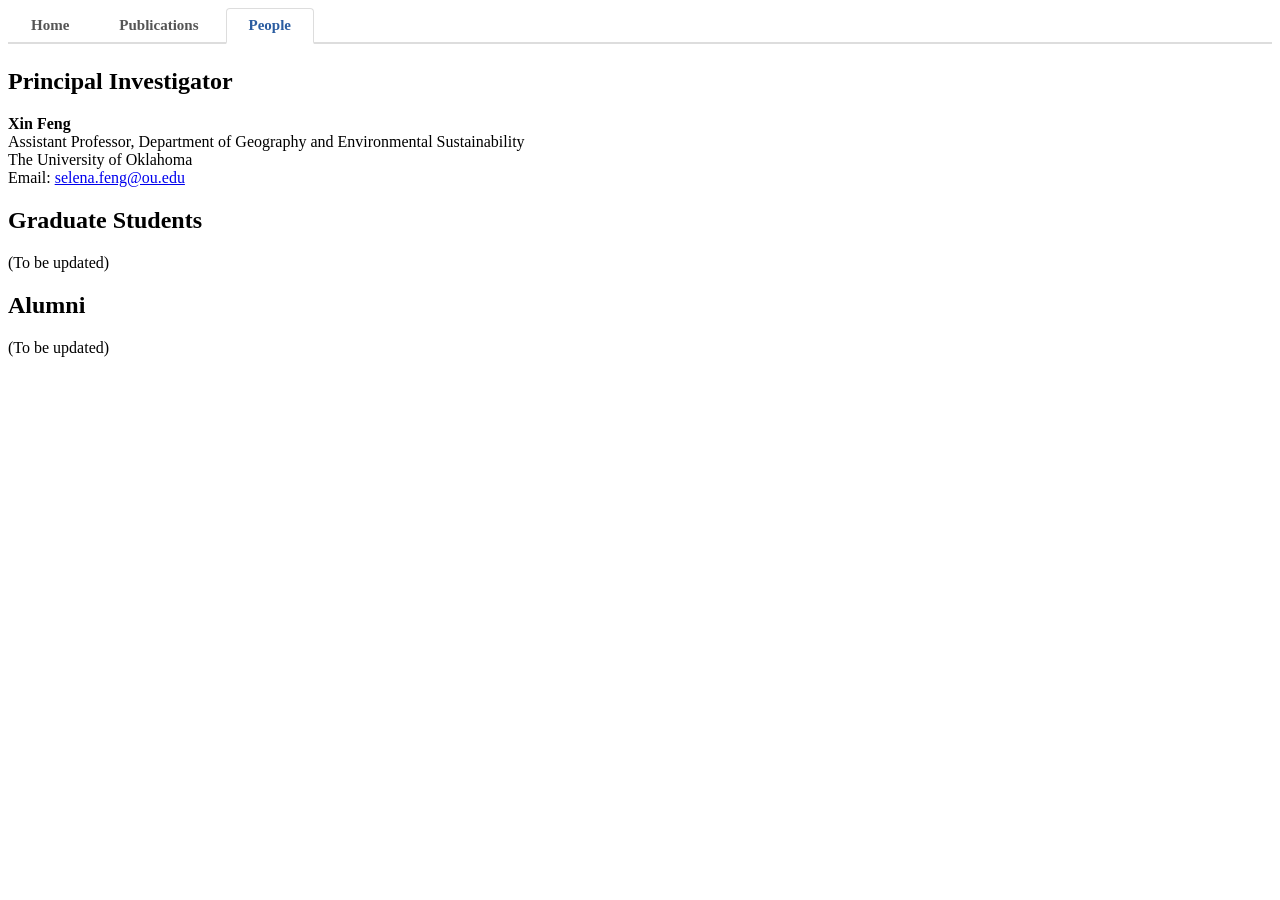
==== people.html @ eeeb0f1b "Add tab navigation with Home, Publications, and People pages Split single-page content into three se" ====
<!DOCTYPE html PUBLIC "-//W3C//DTD XHTML 1.1//EN"
  "http://www.w3.org/TR/xhtml11/DTD/xhtml11.dtd">
<html xmlns="http://www.w3.org/1999/xhtml" xml:lang="en">
<head>
<meta name="generator" content="jemdoc, see http://jemdoc.jaboc.net/" />
<meta http-equiv="Content-Type" content="text/html;charset=utf-8" />
<link rel="stylesheet" href="jemdoc.css" type="text/css" />
<title>People - Xin Feng</title>
<style type="text/css">
#nav {
  margin-bottom: 24px;
  border-bottom: 2px solid #ddd;
  padding-bottom: 0;
}
#nav ul {
  list-style: none;
  padding: 0;
  margin: 0;
  display: flex;
  gap: 4px;
}
#nav ul li a {
  display: inline-block;
  padding: 8px 22px;
  text-decoration: none;
  color: #555;
  font-size: 15px;
  font-weight: bold;
  border-top-left-radius: 4px;
  border-top-right-radius: 4px;
  border: 1px solid transparent;
  border-bottom: none;
  margin-bottom: -2px;
}
#nav ul li a:hover {
  color: #2b5da1;
  background-color: #f0f4fb;
  border-color: #ddd;
}
#nav ul li a.active {
  color: #2b5da1;
  background-color: #fff;
  border-color: #ddd;
  border-bottom: 2px solid #fff;
}
</style>
</head>
<body>
<div id="layout-content">

<div id="nav">
  <ul>
    <li><a href="index.html">Home</a></li>
    <li><a href="publications.html">Publications</a></li>
    <li><a href="people.html" class="active">People</a></li>
  </ul>
</div>

<h2>Principal Investigator</h2>
<p><b>Xin Feng</b><br />
Assistant Professor, Department of Geography and Environmental Sustainability<br />
The University of Oklahoma<br />
Email: <a href="mailto:selena.feng@ou.edu">selena.feng@ou.edu</a>
</p>

<h2>Graduate Students</h2>
<p>(To be updated)</p>

<h2>Alumni</h2>
<p>(To be updated)</p>

</div>
</body>
</html>
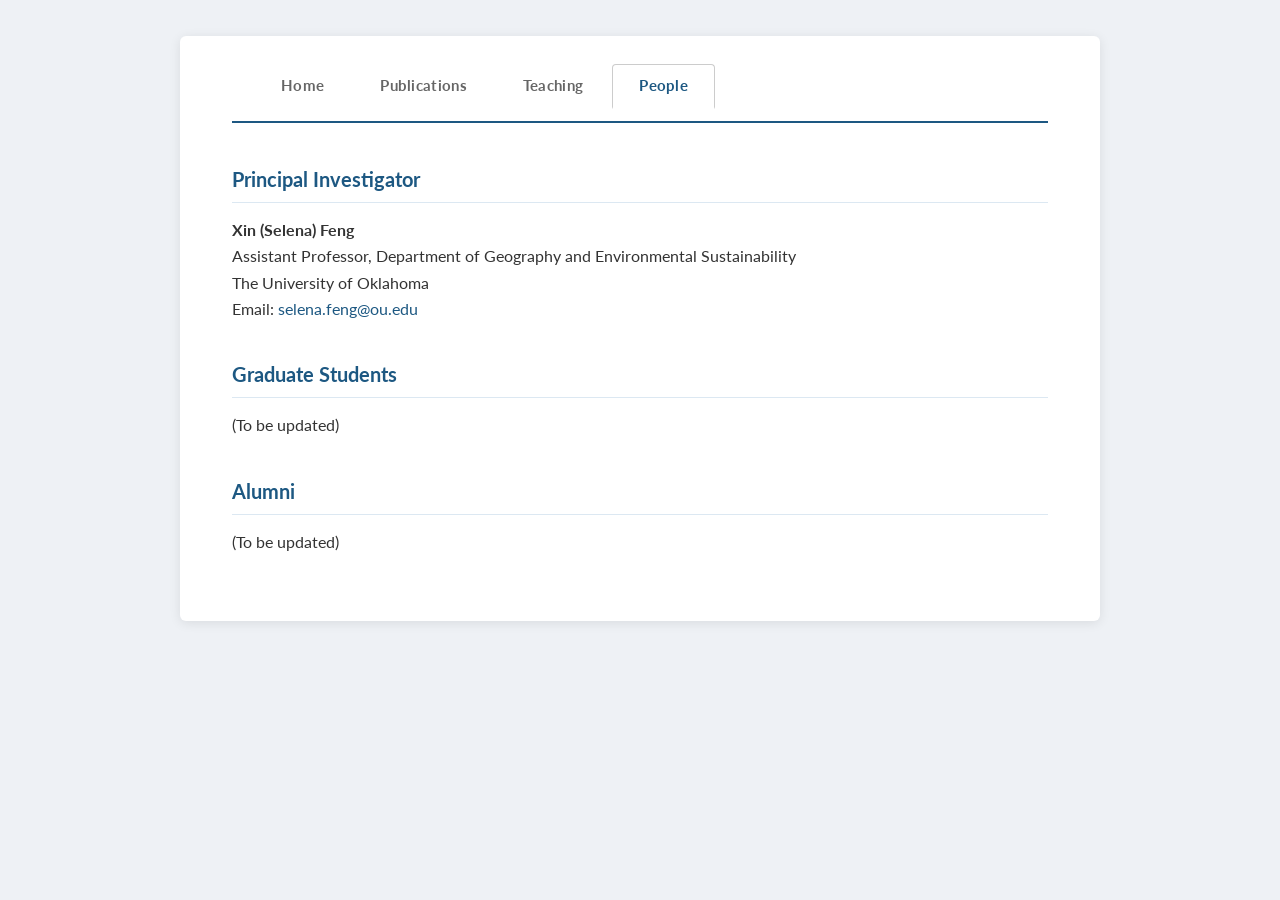
==== commit 3f082bdc: "Redesign site with shared CSS, add Teaching tab, update content - Create style.css with Lato font, b" ====
--- a/people.html
+++ b/people.html
@@ -4,46 +4,8 @@
 <head>
 <meta name="generator" content="jemdoc, see http://jemdoc.jaboc.net/" />
 <meta http-equiv="Content-Type" content="text/html;charset=utf-8" />
-<link rel="stylesheet" href="jemdoc.css" type="text/css" />
+<link rel="stylesheet" href="style.css" type="text/css" />
 <title>People - Xin Feng</title>
-<style type="text/css">
-#nav {
-  margin-bottom: 24px;
-  border-bottom: 2px solid #ddd;
-  padding-bottom: 0;
-}
-#nav ul {
-  list-style: none;
-  padding: 0;
-  margin: 0;
-  display: flex;
-  gap: 4px;
-}
-#nav ul li a {
-  display: inline-block;
-  padding: 8px 22px;
-  text-decoration: none;
-  color: #555;
-  font-size: 15px;
-  font-weight: bold;
-  border-top-left-radius: 4px;
-  border-top-right-radius: 4px;
-  border: 1px solid transparent;
-  border-bottom: none;
-  margin-bottom: -2px;
-}
-#nav ul li a:hover {
-  color: #2b5da1;
-  background-color: #f0f4fb;
-  border-color: #ddd;
-}
-#nav ul li a.active {
-  color: #2b5da1;
-  background-color: #fff;
-  border-color: #ddd;
-  border-bottom: 2px solid #fff;
-}
-</style>
 </head>
 <body>
 <div id="layout-content">
@@ -52,16 +14,16 @@
   <ul>
     <li><a href="index.html">Home</a></li>
     <li><a href="publications.html">Publications</a></li>
+    <li><a href="teaching.html">Teaching</a></li>
     <li><a href="people.html" class="active">People</a></li>
   </ul>
 </div>
 
 <h2>Principal Investigator</h2>
-<p><b>Xin Feng</b><br />
+<p><b>Xin (Selena) Feng</b><br />
 Assistant Professor, Department of Geography and Environmental Sustainability<br />
 The University of Oklahoma<br />
-Email: <a href="mailto:selena.feng@ou.edu">selena.feng@ou.edu</a>
-</p>
+Email: <a href="mailto:selena.feng@ou.edu">selena.feng@ou.edu</a></p>
 
 <h2>Graduate Students</h2>
 <p>(To be updated)</p>
--- a/style.css
+++ b/style.css
@@ -0,0 +1,243 @@
+@import url('https://fonts.googleapis.com/css2?family=Lato:ital,wght@0,300;0,400;0,700;1,400&display=swap');
+
+* {
+  box-sizing: border-box;
+  margin: 0;
+  padding: 0;
+}
+
+body {
+  font-family: 'Lato', 'Helvetica Neue', Arial, sans-serif;
+  font-size: 16px;
+  line-height: 1.65;
+  color: #333;
+  background: #eef1f5;
+}
+
+#layout-content {
+  max-width: 920px;
+  margin: 36px auto;
+  background: #fff;
+  padding: 0 52px 56px;
+  border-radius: 6px;
+  box-shadow: 0 2px 12px rgba(0, 0, 0, 0.09);
+}
+
+/* ── Navigation ───────────────────────────── */
+
+#nav {
+  padding-top: 28px;
+  border-bottom: 2px solid #1d5882;
+  margin-bottom: 40px;
+}
+
+#nav ul {
+  list-style: none;
+  display: flex;
+  gap: 2px;
+}
+
+#nav ul li a {
+  display: inline-block;
+  padding: 9px 26px;
+  font-size: 14.5px;
+  font-weight: 700;
+  letter-spacing: 0.3px;
+  color: #666;
+  text-decoration: none;
+  border-radius: 4px 4px 0 0;
+  border: 1px solid transparent;
+  border-bottom: none;
+  margin-bottom: -2px;
+  transition: color 0.15s, background 0.15s;
+}
+
+#nav ul li a:hover {
+  color: #1d5882;
+  background: #edf3fb;
+  border-color: #ccc;
+}
+
+#nav ul li a.active {
+  color: #1d5882;
+  background: #fff;
+  border-color: #ccc;
+  border-bottom: 2px solid #fff;
+}
+
+/* ── Profile ──────────────────────────────── */
+
+table.imgtable {
+  width: 100%;
+  border-collapse: collapse;
+  margin-bottom: 8px;
+}
+
+table.imgtable td {
+  vertical-align: top;
+  border: none;
+  padding: 0;
+}
+
+table.imgtable td:first-child {
+  padding-right: 40px;
+  width: 1%;
+  white-space: nowrap;
+}
+
+table.imgtable img {
+  display: block;
+  border-radius: 6px;
+  box-shadow: 0 4px 16px rgba(0, 0, 0, 0.15);
+}
+
+.profile-info h1 {
+  font-size: 2em;
+  font-weight: 700;
+  color: #1a2e42;
+  margin-bottom: 12px;
+  line-height: 1.2;
+}
+
+.profile-info p {
+  color: #555;
+  line-height: 1.9;
+  font-size: 15.5px;
+}
+
+.profile-info a {
+  color: #1d5882;
+}
+
+.cv-link {
+  display: inline-block;
+  margin-top: 18px;
+  padding: 8px 22px;
+  background: #1d5882;
+  color: #fff !important;
+  border-radius: 4px;
+  font-size: 14px;
+  font-weight: 700;
+  text-decoration: none !important;
+  letter-spacing: 0.3px;
+  transition: background 0.15s;
+}
+
+.cv-link:hover {
+  background: #154468 !important;
+  text-decoration: none !important;
+}
+
+/* ── Headings ─────────────────────────────── */
+
+h2 {
+  font-size: 1.25em;
+  font-weight: 700;
+  color: #1d5882;
+  border-bottom: 1px solid #dce8f2;
+  padding-bottom: 6px;
+  margin: 36px 0 14px;
+}
+
+h3 {
+  font-size: 1.05em;
+  font-weight: 700;
+  color: #2c4a62;
+  margin: 24px 0 10px;
+}
+
+/* ── Text & Links ─────────────────────────── */
+
+p {
+  margin-bottom: 10px;
+}
+
+a {
+  color: #1d5882;
+  text-decoration: none;
+}
+
+a:hover {
+  text-decoration: underline;
+  color: #154468;
+}
+
+/* ── Lists ────────────────────────────────── */
+
+ul {
+  padding-left: 22px;
+  margin-bottom: 6px;
+}
+
+li {
+  margin-bottom: 8px;
+  line-height: 1.65;
+}
+
+/* ── Publications ─────────────────────────── */
+
+.pub-note {
+  font-style: italic;
+  color: #777;
+  font-size: 0.93em;
+  margin-bottom: 20px;
+}
+
+/* ── Teaching ─────────────────────────────── */
+
+.course-list {
+  list-style: none;
+  padding: 0;
+  margin-top: 6px;
+}
+
+.course-list li {
+  display: flex;
+  align-items: baseline;
+  gap: 14px;
+  padding: 13px 18px;
+  border-left: 3px solid #1d5882;
+  background: #f6f9fc;
+  margin-bottom: 10px;
+  border-radius: 0 4px 4px 0;
+}
+
+.course-number {
+  font-weight: 700;
+  color: #1d5882;
+  white-space: nowrap;
+  min-width: 130px;
+  font-size: 0.95em;
+}
+
+.course-title {
+  flex: 1;
+  color: #333;
+}
+
+.course-semester {
+  color: #888;
+  font-size: 0.88em;
+  white-space: nowrap;
+}
+
+/* ── Honors list ──────────────────────────── */
+
+.honors-list {
+  list-style: none;
+  padding: 0;
+}
+
+.honors-list li {
+  display: flex;
+  gap: 20px;
+  margin-bottom: 10px;
+  line-height: 1.6;
+}
+
+.honors-year {
+  font-weight: 700;
+  color: #1d5882;
+  min-width: 64px;
+  padding-top: 1px;
+}
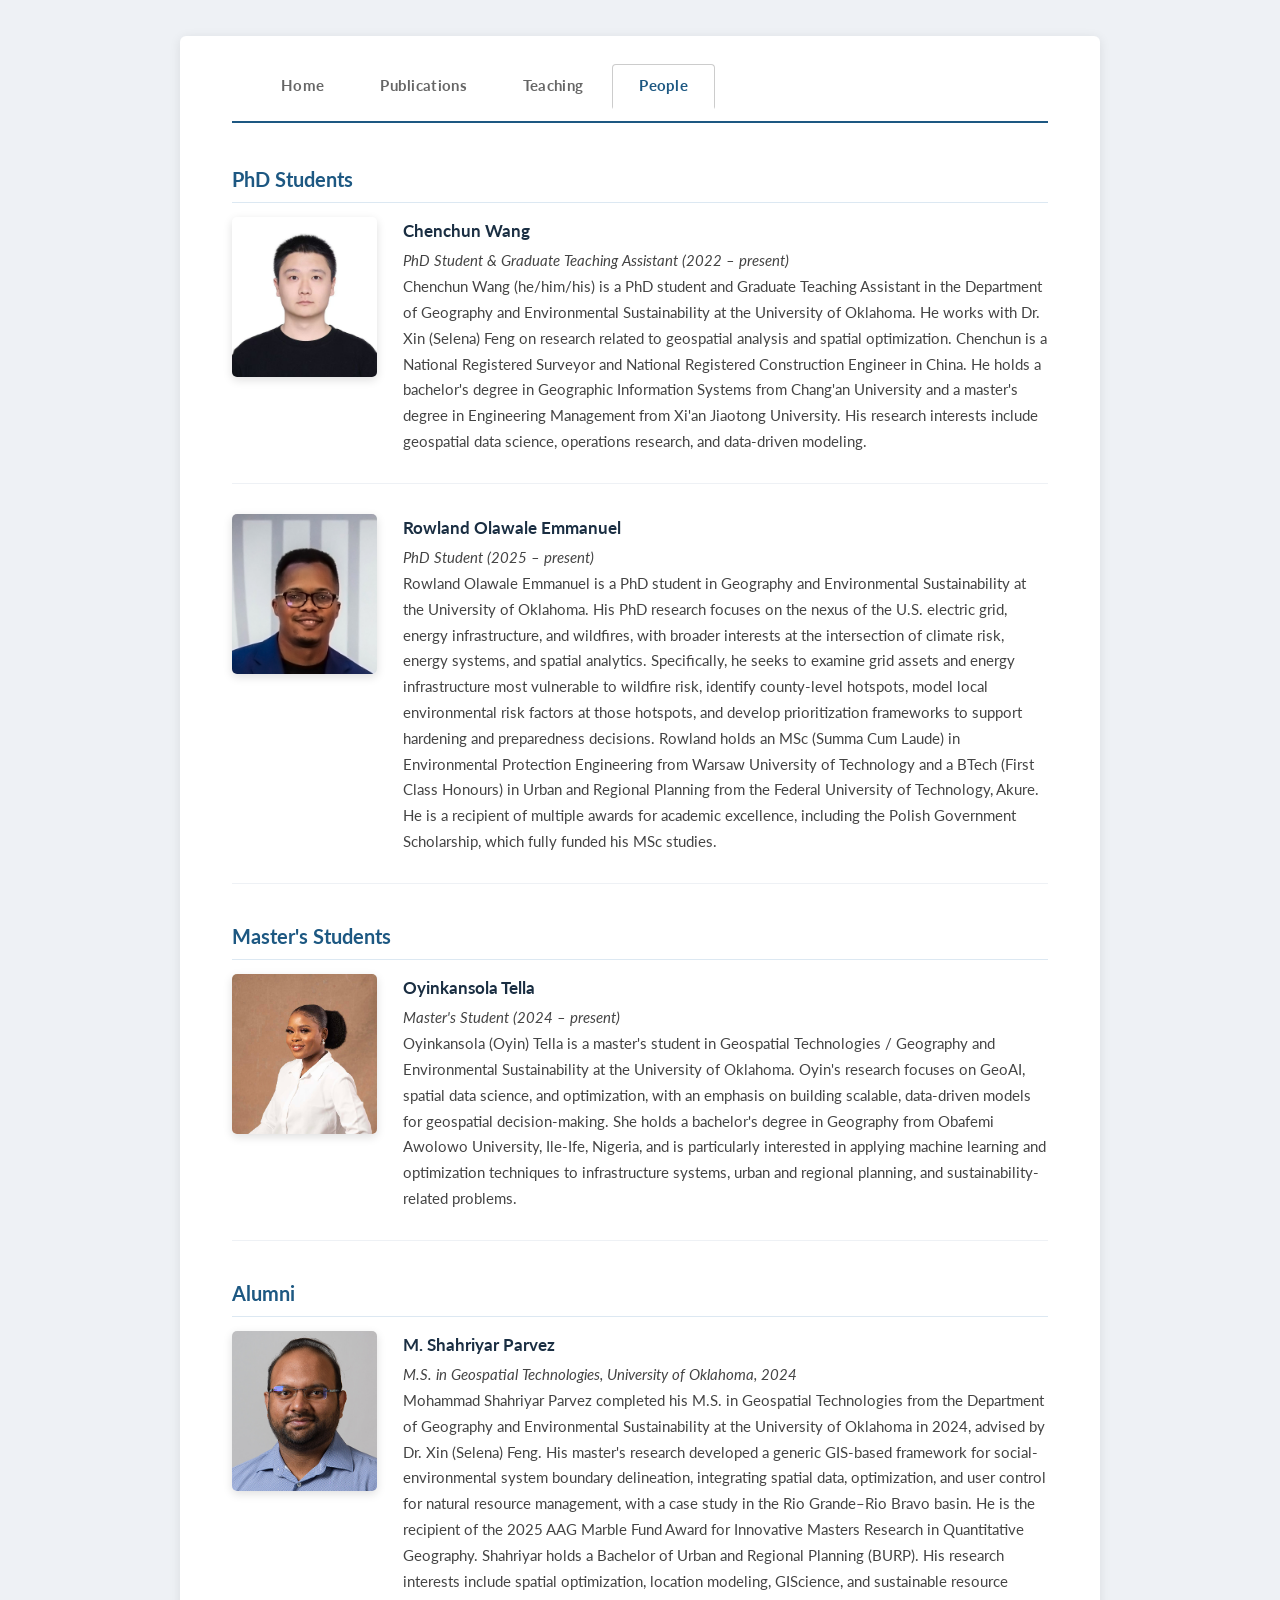
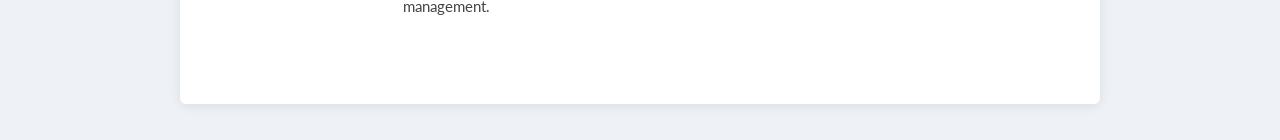
==== commit e90f7198: "Update People page with student profiles and photos - Add PhD students: Chenchun Wang, Rowland Olawa" ====
--- a/people.html
+++ b/people.html
@@ -19,17 +19,47 @@
   </ul>
 </div>
 
-<h2>Principal Investigator</h2>
-<p><b>Xin (Selena) Feng</b><br />
-Assistant Professor, Department of Geography and Environmental Sustainability<br />
-The University of Oklahoma<br />
-Email: <a href="mailto:selena.feng@ou.edu">selena.feng@ou.edu</a></p>
+<h2>PhD Students</h2>
 
-<h2>Graduate Students</h2>
-<p>(To be updated)</p>
+<div class="person">
+  <img src="chenchun.jpg" alt="Chenchun Wang" />
+  <div class="person-info">
+    <h3>Chenchun Wang</h3>
+    <p class="person-role">PhD Student &amp; Graduate Teaching Assistant (2022 – present)</p>
+    <p>Chenchun Wang (he/him/his) is a PhD student and Graduate Teaching Assistant in the Department of Geography and Environmental Sustainability at the University of Oklahoma. He works with Dr. Xin (Selena) Feng on research related to geospatial analysis and spatial optimization. Chenchun is a National Registered Surveyor and National Registered Construction Engineer in China. He holds a bachelor's degree in Geographic Information Systems from Chang'an University and a master's degree in Engineering Management from Xi'an Jiaotong University. His research interests include geospatial data science, operations research, and data-driven modeling.</p>
+  </div>
+</div>
+
+<div class="person">
+  <img src="rowland.jpg" alt="Rowland Olawale Emmanuel" />
+  <div class="person-info">
+    <h3>Rowland Olawale Emmanuel</h3>
+    <p class="person-role">PhD Student (2025 – present)</p>
+    <p>Rowland Olawale Emmanuel is a PhD student in Geography and Environmental Sustainability at the University of Oklahoma. His PhD research focuses on the nexus of the U.S. electric grid, energy infrastructure, and wildfires, with broader interests at the intersection of climate risk, energy systems, and spatial analytics. Specifically, he seeks to examine grid assets and energy infrastructure most vulnerable to wildfire risk, identify county-level hotspots, model local environmental risk factors at those hotspots, and develop prioritization frameworks to support hardening and preparedness decisions. Rowland holds an MSc (Summa Cum Laude) in Environmental Protection Engineering from Warsaw University of Technology and a BTech (First Class Honours) in Urban and Regional Planning from the Federal University of Technology, Akure. He is a recipient of multiple awards for academic excellence, including the Polish Government Scholarship, which fully funded his MSc studies.</p>
+  </div>
+</div>
+
+<h2>Master's Students</h2>
+
+<div class="person">
+  <img src="oyin.jpg" alt="Oyinkansola Tella" />
+  <div class="person-info">
+    <h3>Oyinkansola Tella</h3>
+    <p class="person-role">Master's Student (2024 – present)</p>
+    <p>Oyinkansola (Oyin) Tella is a master's student in Geospatial Technologies / Geography and Environmental Sustainability at the University of Oklahoma. Oyin's research focuses on GeoAI, spatial data science, and optimization, with an emphasis on building scalable, data-driven models for geospatial decision-making. She holds a bachelor's degree in Geography from Obafemi Awolowo University, Ile-Ife, Nigeria, and is particularly interested in applying machine learning and optimization techniques to infrastructure systems, urban and regional planning, and sustainability-related problems.</p>
+  </div>
+</div>
 
 <h2>Alumni</h2>
-<p>(To be updated)</p>
+
+<div class="person">
+  <img src="shahriyar.jpg" alt="M. Shahriyar Parvez" />
+  <div class="person-info">
+    <h3>M. Shahriyar Parvez</h3>
+    <p class="person-role">M.S. in Geospatial Technologies, University of Oklahoma, 2024</p>
+    <p>Mohammad Shahriyar Parvez completed his M.S. in Geospatial Technologies from the Department of Geography and Environmental Sustainability at the University of Oklahoma in 2024, advised by Dr. Xin (Selena) Feng. His master's research developed a generic GIS-based framework for social-environmental system boundary delineation, integrating spatial data, optimization, and user control for natural resource management, with a case study in the Rio Grande–Rio Bravo basin. He is the recipient of the 2025 AAG Marble Fund Award for Innovative Masters Research in Quantitative Geography. Shahriyar holds a Bachelor of Urban and Regional Planning (BURP). His research interests include spatial optimization, location modeling, GIScience, and sustainable resource management.</p>
+  </div>
+</div>
 
 </div>
 </body>
--- a/style.css
+++ b/style.css
@@ -221,6 +221,53 @@
   white-space: nowrap;
 }
 
+/* ── People cards ────────────────────────── */
+
+.person {
+  display: flex;
+  gap: 26px;
+  align-items: flex-start;
+  margin-bottom: 30px;
+  padding-bottom: 28px;
+  border-bottom: 1px solid #eef1f5;
+}
+
+.person:last-child {
+  border-bottom: none;
+  margin-bottom: 0;
+}
+
+.person img {
+  width: 145px;
+  height: 160px;
+  object-fit: cover;
+  object-position: top;
+  border-radius: 5px;
+  box-shadow: 0 3px 10px rgba(0, 0, 0, 0.13);
+  flex-shrink: 0;
+}
+
+.person-info h3 {
+  margin-top: 0;
+  margin-bottom: 3px;
+  font-size: 1.08em;
+  color: #1a2e42;
+}
+
+.person-role {
+  color: #888;
+  font-size: 0.9em;
+  font-style: italic;
+  margin-bottom: 9px;
+}
+
+.person-info p {
+  font-size: 0.96em;
+  line-height: 1.68;
+  color: #444;
+  margin: 0;
+}
+
 /* ── Honors list ──────────────────────────── */
 
 .honors-list {
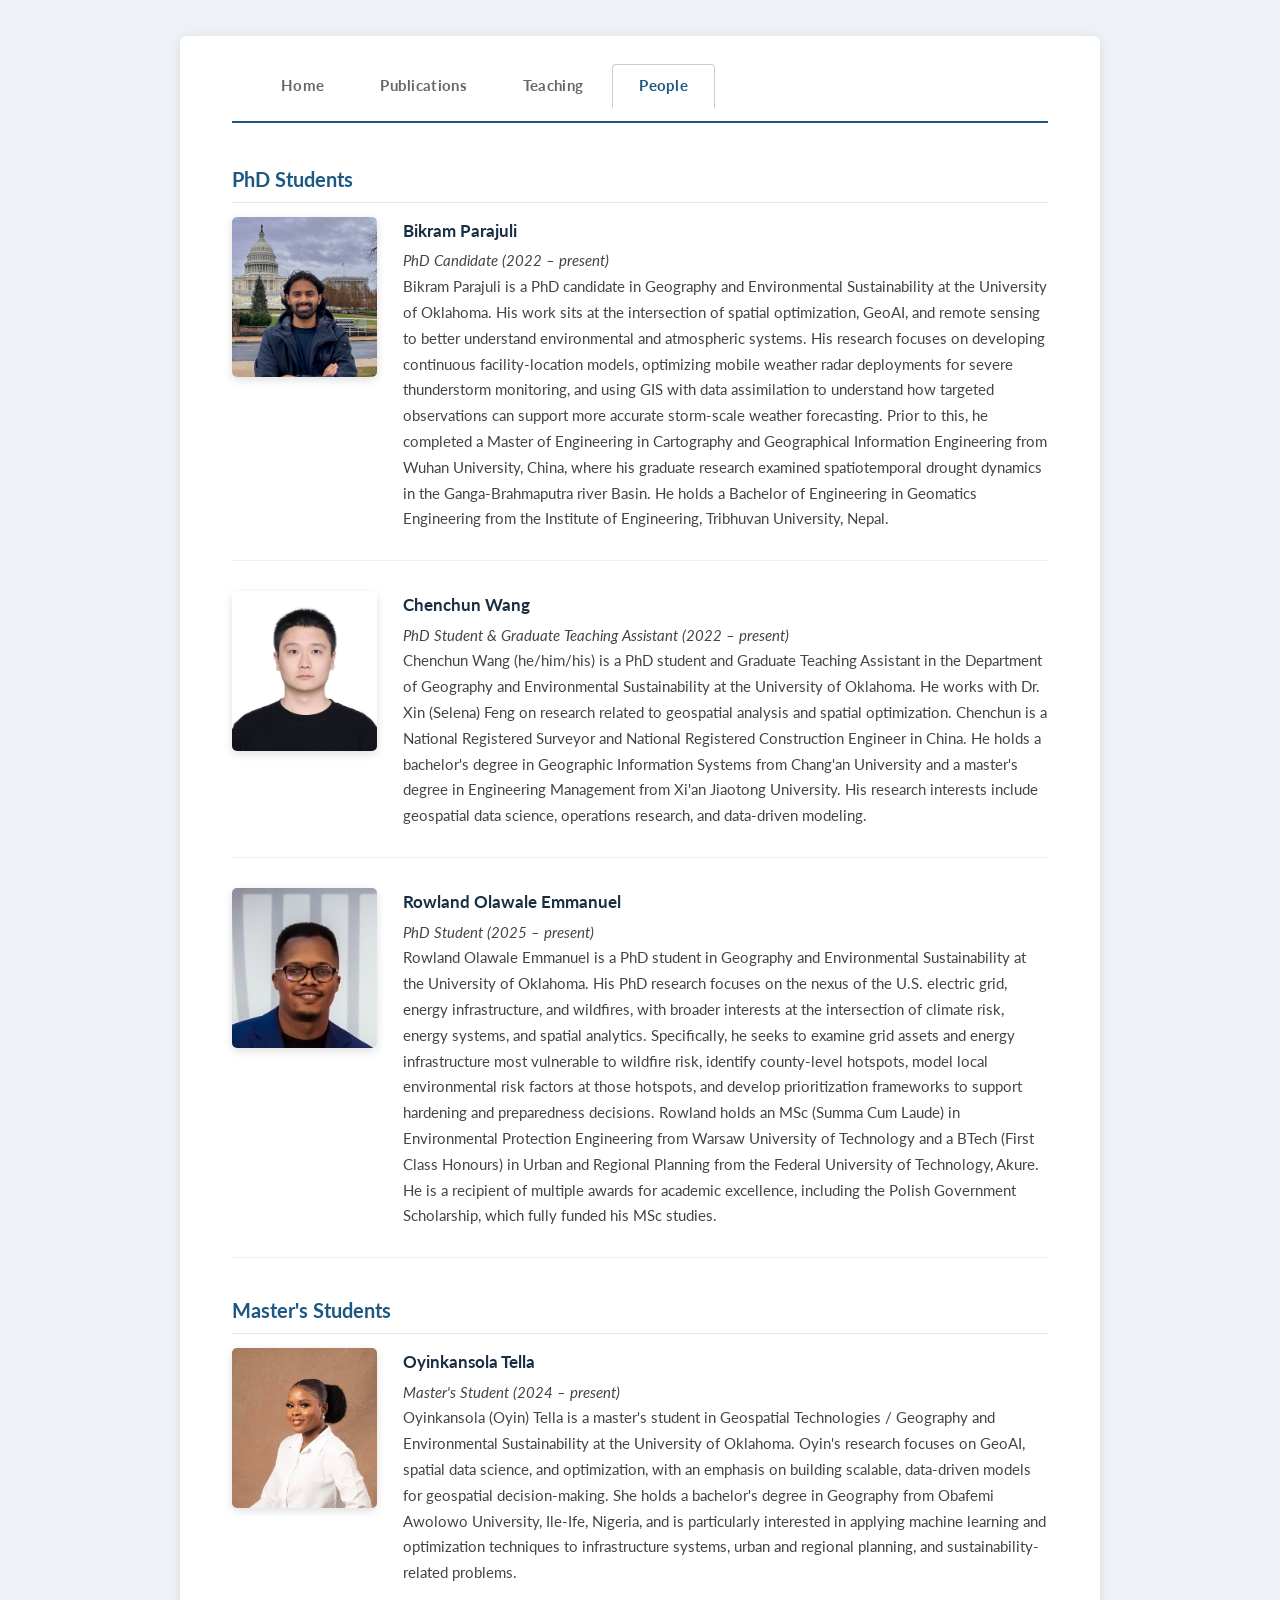
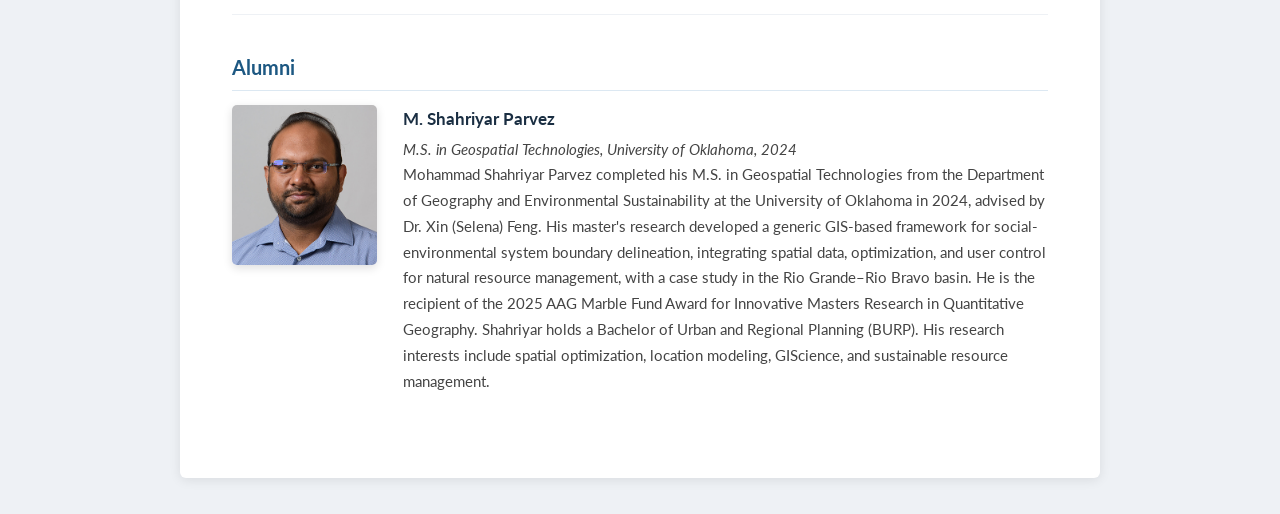
==== commit 6f5f18b4: "Add Bikram Parajuli to People page Co-Authored-By: Claude Sonnet 4.6 <noreply@anthropic.com>" ====
--- a/people.html
+++ b/people.html
@@ -20,6 +20,15 @@
 </div>
 
 <h2>PhD Students</h2>
+
+<div class="person">
+  <img src="bikram.jpg" alt="Bikram Parajuli" />
+  <div class="person-info">
+    <h3>Bikram Parajuli</h3>
+    <p class="person-role">PhD Candidate (2022 – present)</p>
+    <p>Bikram Parajuli is a PhD candidate in Geography and Environmental Sustainability at the University of Oklahoma. His work sits at the intersection of spatial optimization, GeoAI, and remote sensing to better understand environmental and atmospheric systems. His research focuses on developing continuous facility-location models, optimizing mobile weather radar deployments for severe thunderstorm monitoring, and using GIS with data assimilation to understand how targeted observations can support more accurate storm-scale weather forecasting. Prior to this, he completed a Master of Engineering in Cartography and Geographical Information Engineering from Wuhan University, China, where his graduate research examined spatiotemporal drought dynamics in the Ganga-Brahmaputra river Basin. He holds a Bachelor of Engineering in Geomatics Engineering from the Institute of Engineering, Tribhuvan University, Nepal.</p>
+  </div>
+</div>
 
 <div class="person">
   <img src="chenchun.jpg" alt="Chenchun Wang" />
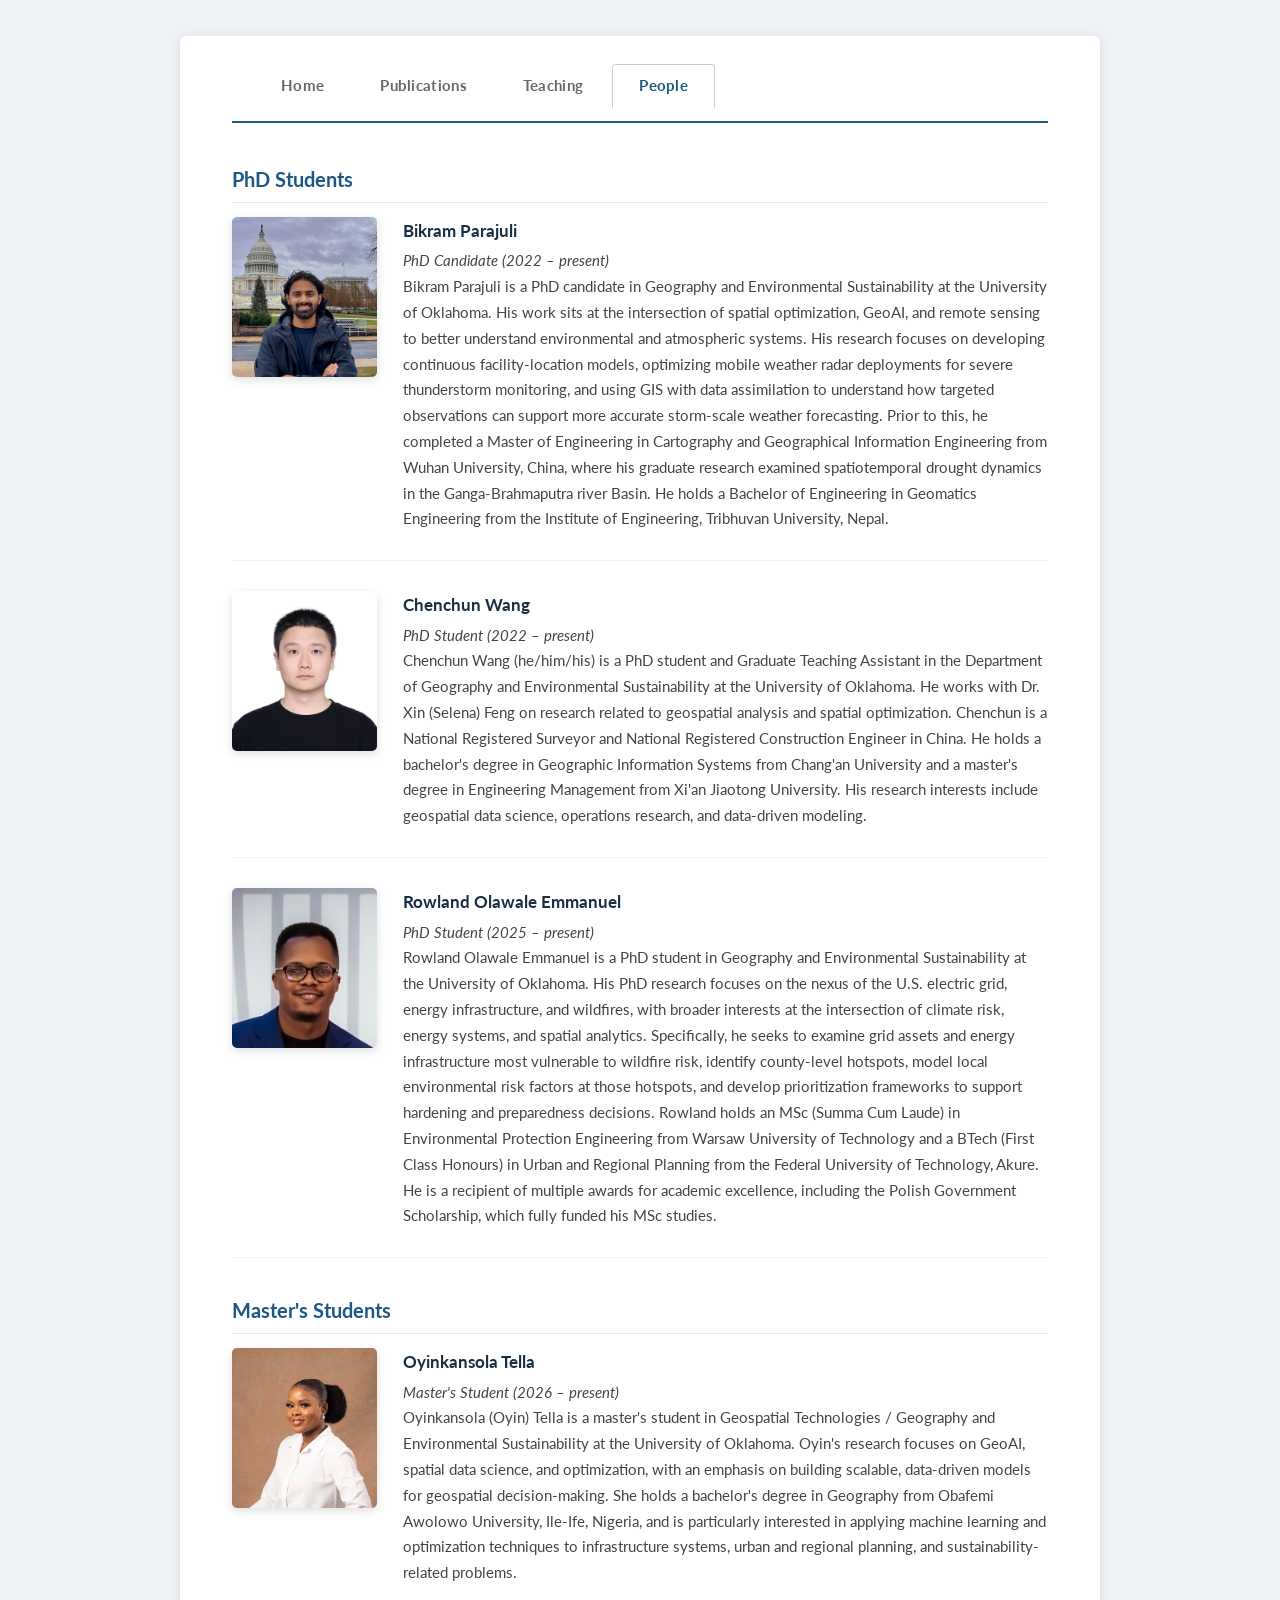
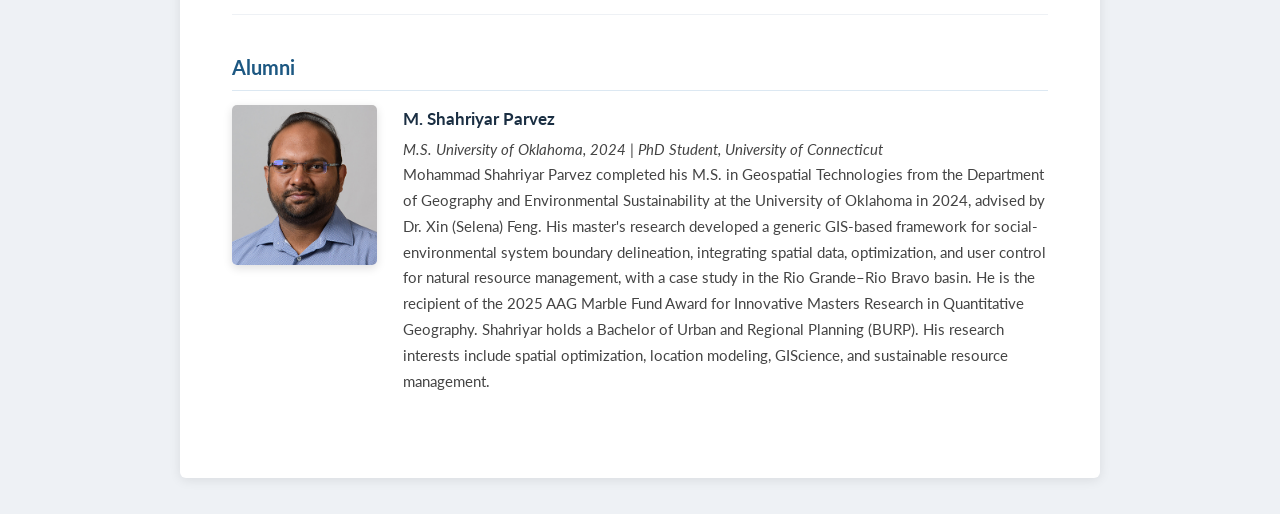
==== commit a1f5df56: "Update People and Teaching pages - Remove 'Graduate Teaching Assistant' from Chenchun's title - Fix " ====
--- a/people.html
+++ b/people.html
@@ -34,7 +34,7 @@
   <img src="chenchun.jpg" alt="Chenchun Wang" />
   <div class="person-info">
     <h3>Chenchun Wang</h3>
-    <p class="person-role">PhD Student &amp; Graduate Teaching Assistant (2022 – present)</p>
+    <p class="person-role">PhD Student (2022 – present)</p>
     <p>Chenchun Wang (he/him/his) is a PhD student and Graduate Teaching Assistant in the Department of Geography and Environmental Sustainability at the University of Oklahoma. He works with Dr. Xin (Selena) Feng on research related to geospatial analysis and spatial optimization. Chenchun is a National Registered Surveyor and National Registered Construction Engineer in China. He holds a bachelor's degree in Geographic Information Systems from Chang'an University and a master's degree in Engineering Management from Xi'an Jiaotong University. His research interests include geospatial data science, operations research, and data-driven modeling.</p>
   </div>
 </div>
@@ -54,7 +54,7 @@
   <img src="oyin.jpg" alt="Oyinkansola Tella" />
   <div class="person-info">
     <h3>Oyinkansola Tella</h3>
-    <p class="person-role">Master's Student (2024 – present)</p>
+    <p class="person-role">Master's Student (2026 – present)</p>
     <p>Oyinkansola (Oyin) Tella is a master's student in Geospatial Technologies / Geography and Environmental Sustainability at the University of Oklahoma. Oyin's research focuses on GeoAI, spatial data science, and optimization, with an emphasis on building scalable, data-driven models for geospatial decision-making. She holds a bachelor's degree in Geography from Obafemi Awolowo University, Ile-Ife, Nigeria, and is particularly interested in applying machine learning and optimization techniques to infrastructure systems, urban and regional planning, and sustainability-related problems.</p>
   </div>
 </div>
@@ -65,7 +65,7 @@
   <img src="shahriyar.jpg" alt="M. Shahriyar Parvez" />
   <div class="person-info">
     <h3>M. Shahriyar Parvez</h3>
-    <p class="person-role">M.S. in Geospatial Technologies, University of Oklahoma, 2024</p>
+    <p class="person-role">M.S. University of Oklahoma, 2024 | PhD Student, University of Connecticut</p>
     <p>Mohammad Shahriyar Parvez completed his M.S. in Geospatial Technologies from the Department of Geography and Environmental Sustainability at the University of Oklahoma in 2024, advised by Dr. Xin (Selena) Feng. His master's research developed a generic GIS-based framework for social-environmental system boundary delineation, integrating spatial data, optimization, and user control for natural resource management, with a case study in the Rio Grande–Rio Bravo basin. He is the recipient of the 2025 AAG Marble Fund Award for Innovative Masters Research in Quantitative Geography. Shahriyar holds a Bachelor of Urban and Regional Planning (BURP). His research interests include spatial optimization, location modeling, GIScience, and sustainable resource management.</p>
   </div>
 </div>
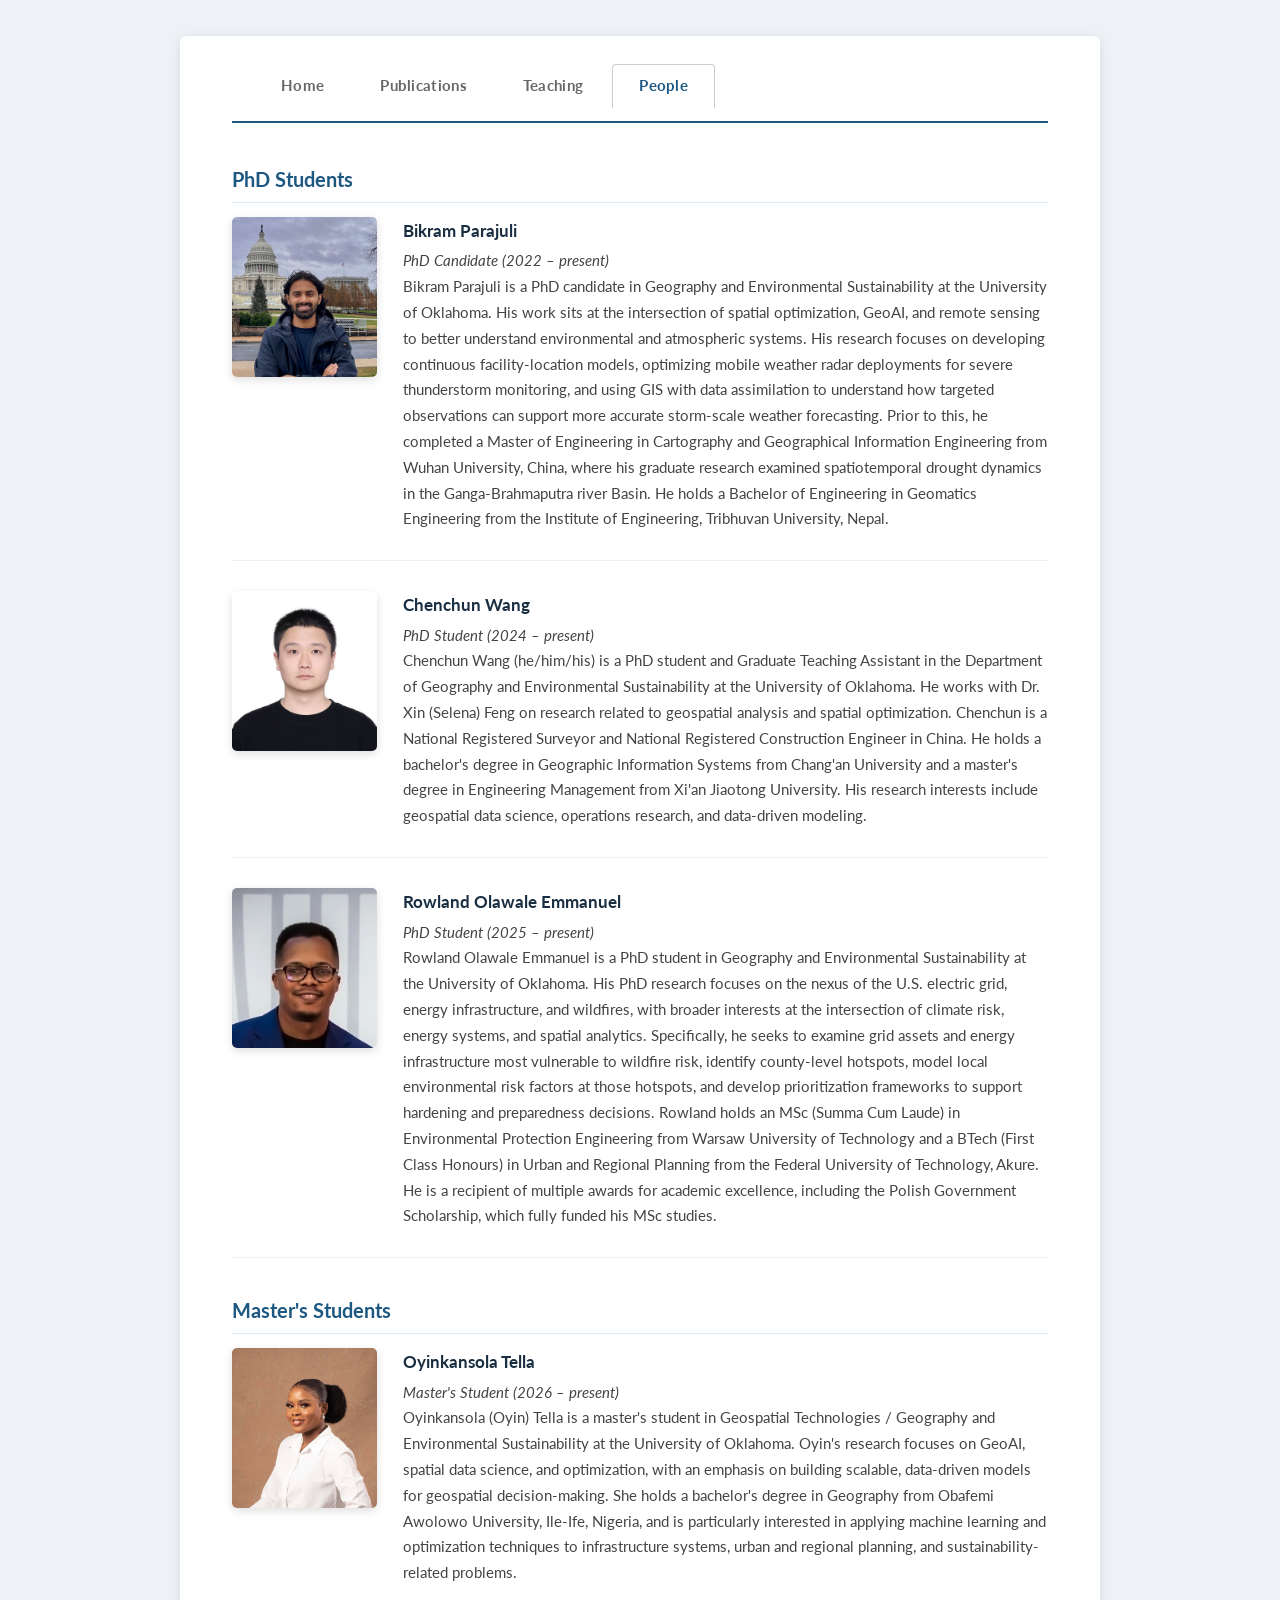
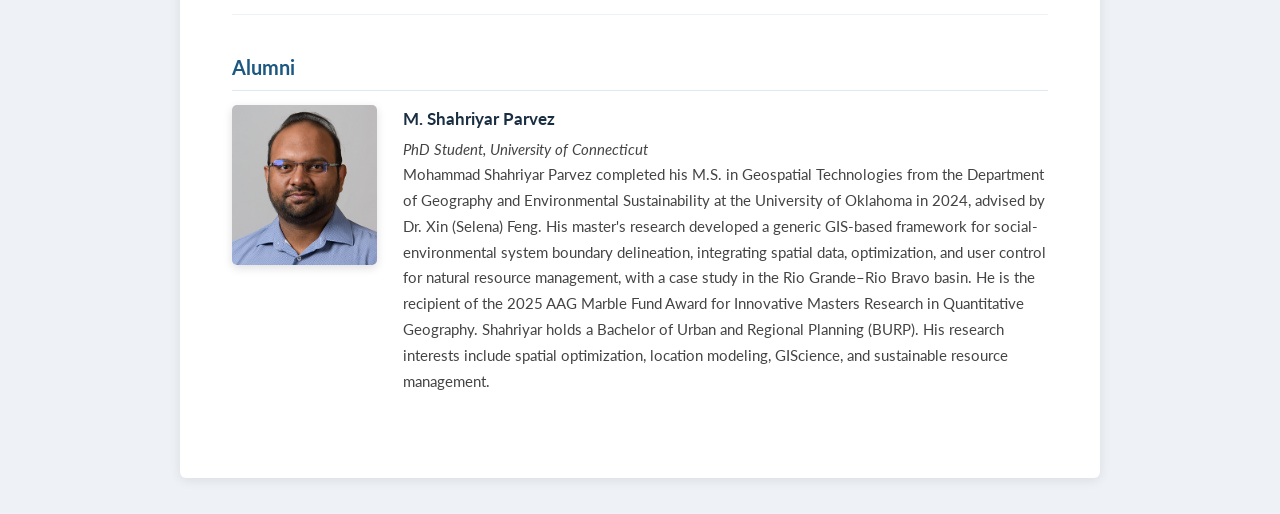
==== commit b7c962ea: "Fix student details and bold author name in publications - Fix Chenchun Wang start year: 2022 -> 202" ====
--- a/people.html
+++ b/people.html
@@ -34,7 +34,7 @@
   <img src="chenchun.jpg" alt="Chenchun Wang" />
   <div class="person-info">
     <h3>Chenchun Wang</h3>
-    <p class="person-role">PhD Student (2022 – present)</p>
+    <p class="person-role">PhD Student (2024 – present)</p>
     <p>Chenchun Wang (he/him/his) is a PhD student and Graduate Teaching Assistant in the Department of Geography and Environmental Sustainability at the University of Oklahoma. He works with Dr. Xin (Selena) Feng on research related to geospatial analysis and spatial optimization. Chenchun is a National Registered Surveyor and National Registered Construction Engineer in China. He holds a bachelor's degree in Geographic Information Systems from Chang'an University and a master's degree in Engineering Management from Xi'an Jiaotong University. His research interests include geospatial data science, operations research, and data-driven modeling.</p>
   </div>
 </div>
@@ -65,7 +65,7 @@
   <img src="shahriyar.jpg" alt="M. Shahriyar Parvez" />
   <div class="person-info">
     <h3>M. Shahriyar Parvez</h3>
-    <p class="person-role">M.S. University of Oklahoma, 2024 | PhD Student, University of Connecticut</p>
+    <p class="person-role">PhD Student, University of Connecticut</p>
     <p>Mohammad Shahriyar Parvez completed his M.S. in Geospatial Technologies from the Department of Geography and Environmental Sustainability at the University of Oklahoma in 2024, advised by Dr. Xin (Selena) Feng. His master's research developed a generic GIS-based framework for social-environmental system boundary delineation, integrating spatial data, optimization, and user control for natural resource management, with a case study in the Rio Grande–Rio Bravo basin. He is the recipient of the 2025 AAG Marble Fund Award for Innovative Masters Research in Quantitative Geography. Shahriyar holds a Bachelor of Urban and Regional Planning (BURP). His research interests include spatial optimization, location modeling, GIScience, and sustainable resource management.</p>
   </div>
 </div>
